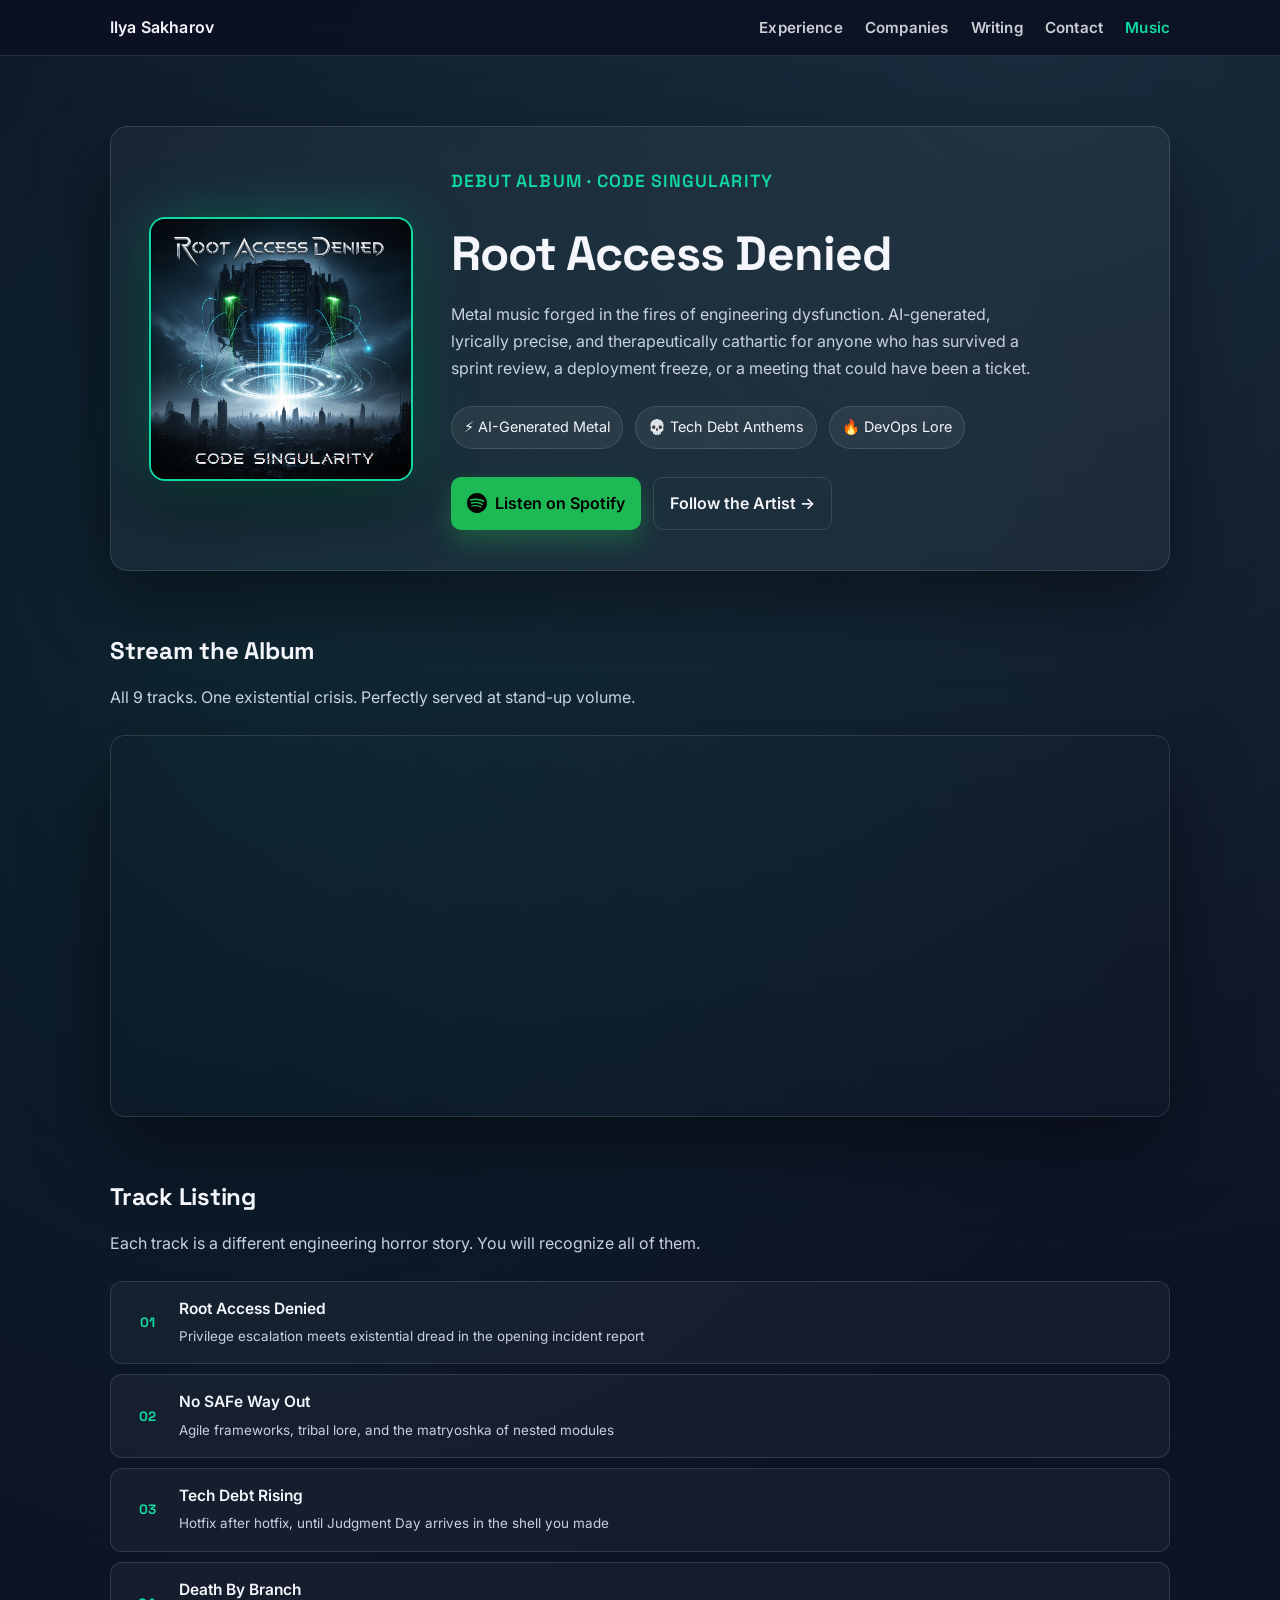
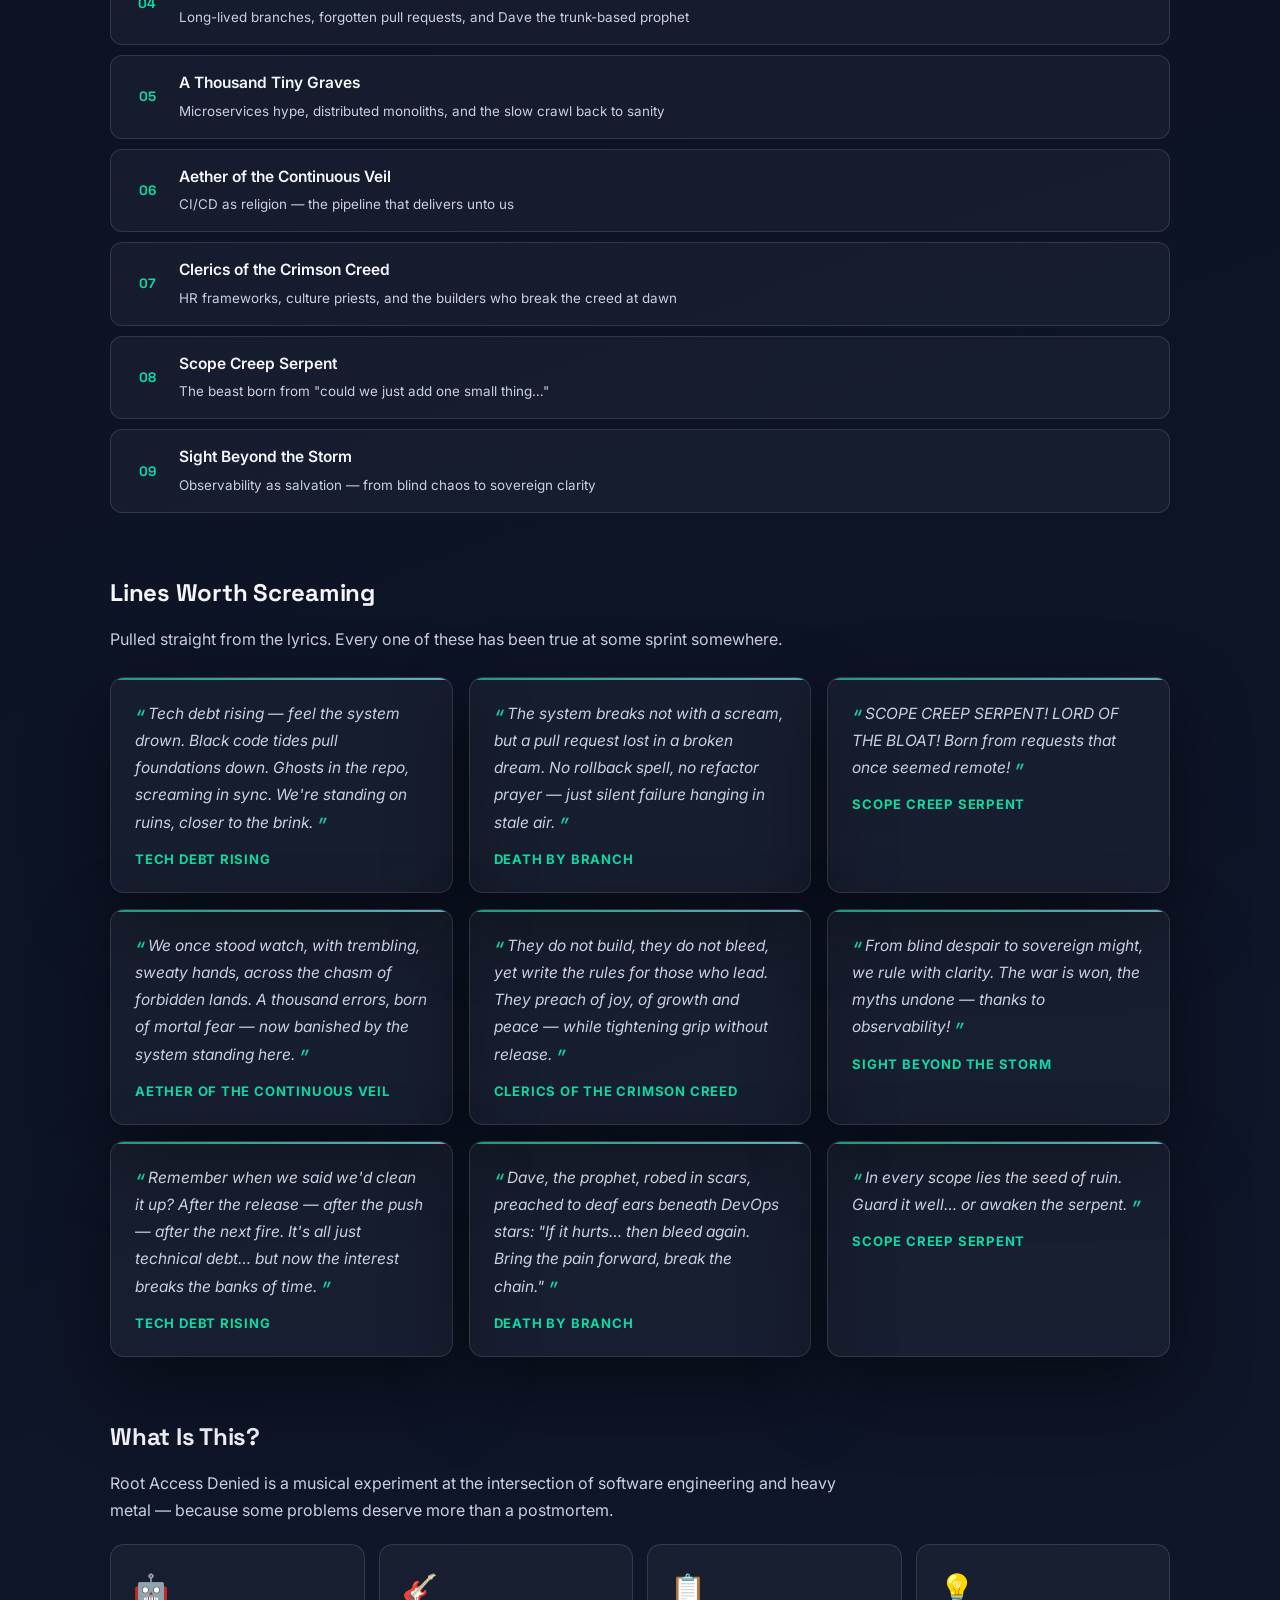
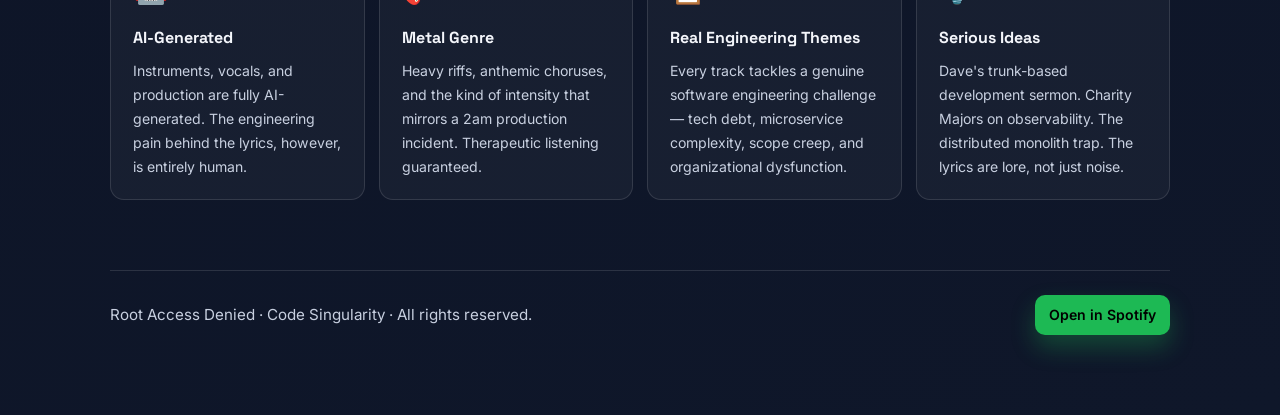
==== music.html @ 27a534b5 "Review implenation of music page. Added Spotify embed and link to the page in the header" ====
<!DOCTYPE html>
<html lang="en">
<head>
  <meta charset="UTF-8">
  <meta name="viewport" content="width=device-width, initial-scale=1.0">
  <title>Root Access Denied — Code Singularity</title>
  <link rel="preconnect" href="https://fonts.googleapis.com">
  <link rel="preconnect" href="https://fonts.gstatic.com" crossorigin>
  <link href="https://fonts.googleapis.com/css2?family=Space+Grotesk:wght@400;500;600;700&family=Inter:wght@400;500;600&display=swap" rel="stylesheet">
  <link rel="icon" type="image/png" href="/images/favicon.png">
  <style>
    :root {
      --bg: #0b1021;
      --bg-2: #0f172a;
      --card: rgba(255, 255, 255, 0.04);
      --card-strong: rgba(255, 255, 255, 0.08);
      --accent: #10d9a1;
      --accent-2: #7cf4ff;
      --accent-red: #ff4d6d;
      --text: #f4f6fb;
      --muted: #c8d0e0;
      --border: rgba(255, 255, 255, 0.12);
      --shadow: 0 30px 80px rgba(0, 0, 0, 0.45);
    }
    * { box-sizing: border-box; }
    body {
      margin: 0;
      font-family: 'Inter', system-ui, -apple-system, sans-serif;
      background: radial-gradient(circle at 20% 20%, rgba(16, 217, 161, 0.08), transparent 30%),
                  radial-gradient(circle at 80% 0%, rgba(124, 244, 255, 0.12), transparent 35%),
                  linear-gradient(160deg, var(--bg), var(--bg-2));
      color: var(--text);
      line-height: 1.7;
      min-height: 100vh;
    }
    header {
      position: sticky;
      top: 0;
      z-index: 10;
      backdrop-filter: blur(14px);
      background: rgba(11, 16, 33, 0.85);
      border-bottom: 1px solid var(--border);
    }
    nav {
      max-width: 1100px;
      margin: 0 auto;
      display: flex;
      align-items: center;
      justify-content: space-between;
      padding: 14px 20px;
      font-weight: 600;
      letter-spacing: 0.01em;
    }
    nav a {
      color: var(--text);
      text-decoration: none;
      margin-left: 18px;
      font-size: 0.95rem;
      opacity: 0.82;
      transition: opacity 0.2s ease, color 0.2s ease;
    }
    nav a:hover { opacity: 1; color: var(--accent); }
    nav a.active { opacity: 1; color: var(--accent); }
    .container {
      max-width: 1100px;
      margin: 0 auto;
      padding: 40px 20px 80px;
    }
    .btn {
      display: inline-flex;
      align-items: center;
      gap: 8px;
      padding: 12px 16px;
      border-radius: 10px;
      border: 1px solid var(--border);
      text-decoration: none;
      color: var(--text);
      font-weight: 600;
      transition: transform 0.15s ease, box-shadow 0.15s ease, border-color 0.15s ease;
    }
    .btn-primary {
      background: linear-gradient(135deg, var(--accent), var(--accent-2));
      color: #0c0f1a;
      border: none;
      box-shadow: 0 12px 25px rgba(16, 217, 161, 0.25);
    }
    .btn-spotify {
      background: #1DB954;
      color: #000;
      border: none;
      box-shadow: 0 12px 25px rgba(29, 185, 84, 0.3);
    }
    .btn:hover { transform: translateY(-2px); border-color: rgba(255,255,255,0.3); }
    .btn-primary:hover { box-shadow: 0 16px 35px rgba(16,217,161,0.35); }
    .btn-spotify:hover { box-shadow: 0 16px 35px rgba(29,185,84,0.4); }
    .card {
      padding: 18px;
      border-radius: 14px;
      border: 1px solid var(--border);
      background: var(--card);
      box-shadow: var(--shadow);
    }

    /* ── Hero ── */
    .hero {
      display: grid;
      grid-template-columns: auto 1fr;
      gap: 40px;
      padding: 40px;
      margin-top: 30px;
      background: var(--card);
      border: 1px solid var(--border);
      border-radius: 18px;
      box-shadow: var(--shadow);
      align-items: center;
    }
    .album-cover {
      width: 260px;
      height: 260px;
      border-radius: 14px;
      object-fit: cover;
      box-shadow:
        0 0 0 2px var(--accent),
        0 0 60px rgba(16, 217, 161, 0.3),
        0 24px 60px rgba(0,0,0,0.6);
      transition: transform 0.4s ease, box-shadow 0.4s ease;
      flex-shrink: 0;
    }
    .album-cover:hover {
      transform: scale(1.04) rotate(-1deg);
      box-shadow:
        0 0 0 2px var(--accent-2),
        0 0 80px rgba(124, 244, 255, 0.4),
        0 30px 70px rgba(0,0,0,0.7);
    }
    .hero-text h1 {
      margin: 0 0 6px;
      font-family: 'Space Grotesk', 'Inter', sans-serif;
      font-size: clamp(28px, 4vw, 48px);
      letter-spacing: -0.02em;
    }
    .hero-text .album-name {
      font-family: 'Space Grotesk', 'Inter', sans-serif;
      font-size: 1.1rem;
      color: var(--accent);
      font-weight: 600;
      letter-spacing: 0.06em;
      text-transform: uppercase;
      margin-bottom: 16px;
    }
    .hero-text p {
      color: var(--muted);
      max-width: 600px;
      margin: 0 0 24px;
    }
    .cta-row {
      display: flex;
      gap: 12px;
      flex-wrap: wrap;
    }
    .pill {
      display: inline-flex;
      align-items: center;
      gap: 8px;
      padding: 8px 12px;
      border-radius: 999px;
      background: rgba(255, 255, 255, 0.06);
      border: 1px solid var(--border);
      font-size: 0.9rem;
      margin-right: 8px;
      margin-bottom: 8px;
    }

    /* ── Sections ── */
    section { margin-top: 60px; }
    section h2 {
      margin: 0 0 12px;
      font-family: 'Space Grotesk', 'Inter', sans-serif;
      letter-spacing: -0.01em;
    }
    section p.lead {
      margin: 0 0 20px;
      color: var(--muted);
      max-width: 760px;
    }

    /* ── Quotes ── */
    .quotes-grid {
      display: grid;
      grid-template-columns: repeat(auto-fit, minmax(300px, 1fr));
      gap: 16px;
      margin-top: 24px;
    }
    .quote-card {
      padding: 22px 24px;
      border-radius: 14px;
      border: 1px solid var(--border);
      background: var(--card);
      box-shadow: var(--shadow);
      position: relative;
      overflow: hidden;
      transition: border-color 0.2s ease, transform 0.2s ease;
    }
    .quote-card:hover {
      border-color: rgba(16, 217, 161, 0.3);
      transform: translateY(-2px);
    }
    .quote-card::before {
      content: '';
      position: absolute;
      top: 0; left: 0; right: 0;
      height: 2px;
      background: linear-gradient(90deg, var(--accent), var(--accent-2));
      opacity: 0.7;
    }
    .quote-text {
      font-style: italic;
      color: var(--muted);
      font-size: 0.97rem;
      line-height: 1.75;
      margin: 0 0 12px;
    }
    .quote-text::before { content: '\201C'; color: var(--accent); font-size: 1.4rem; line-height: 0; vertical-align: -0.3em; margin-right: 4px; }
    .quote-text::after  { content: '\201D'; color: var(--accent); font-size: 1.4rem; line-height: 0; vertical-align: -0.3em; margin-left: 4px; }
    .quote-source {
      font-size: 0.82rem;
      font-weight: 700;
      letter-spacing: 0.06em;
      text-transform: uppercase;
      color: var(--accent);
    }

    /* ── Track list ── */
    .track-list {
      margin-top: 24px;
      display: flex;
      flex-direction: column;
      gap: 10px;
    }
    .track {
      display: grid;
      grid-template-columns: 36px 1fr auto;
      align-items: center;
      gap: 14px;
      padding: 14px 18px;
      border-radius: 12px;
      border: 1px solid var(--border);
      background: var(--card);
      transition: border-color 0.2s ease, background 0.2s ease;
      text-decoration: none;
      color: var(--text);
    }
    .track:hover {
      border-color: rgba(16, 217, 161, 0.3);
      background: var(--card-strong);
    }
    .track-num {
      font-family: 'Space Grotesk', sans-serif;
      font-size: 0.85rem;
      color: var(--accent);
      font-weight: 700;
      text-align: center;
    }
    .track-info .track-title {
      font-weight: 600;
      font-size: 0.97rem;
      display: block;
    }
    .track-info .track-theme {
      font-size: 0.84rem;
      color: var(--muted);
    }
    .track-play {
      font-size: 0.8rem;
      color: var(--muted);
      opacity: 0;
      transition: opacity 0.2s;
    }
    .track:hover .track-play { opacity: 1; color: var(--accent); }

    /* ── Embed ── */
    .spotify-wrap {
      margin-top: 24px;
      border-radius: 14px;
      overflow: hidden;
      border: 1px solid var(--border);
      box-shadow: var(--shadow);
    }

    /* ── Concept section ── */
    .concept-grid {
      display: grid;
      grid-template-columns: repeat(auto-fit, minmax(240px, 1fr));
      gap: 14px;
      margin-top: 20px;
    }
    .concept-card {
      padding: 20px 22px;
      border-radius: 14px;
      border: 1px solid var(--border);
      background: var(--card);
    }
    .concept-card .icon {
      font-size: 1.8rem;
      margin-bottom: 10px;
      display: block;
    }
    .concept-card h3 {
      margin: 0 0 8px;
      font-family: 'Space Grotesk', sans-serif;
      font-size: 1rem;
    }
    .concept-card p {
      margin: 0;
      font-size: 0.88rem;
      color: var(--muted);
    }

    /* ── Footer ── */
    .footer {
      margin-top: 70px;
      padding: 24px 0 0;
      border-top: 1px solid var(--border);
      color: var(--muted);
      font-size: 0.95rem;
    }

    @media (max-width: 860px) {
      .hero { grid-template-columns: 1fr; padding: 28px; text-align: center; }
      .album-cover { width: 200px; height: 200px; margin: 0 auto; }
      nav { flex-wrap: wrap; gap: 10px; }
      .cta-row { justify-content: center; }
    }
    @media (max-width: 520px) {
      nav { justify-content: center; text-align: center; }
      nav a { margin: 6px; }
      .container { padding: 28px 16px 60px; }
      .hero { padding: 24px; }
      .cta-row { flex-direction: column; align-items: stretch; }
      .track { grid-template-columns: 28px 1fr; }
      .track-play { display: none; }
    }
  </style>
</head>
<body>
  <header>
    <nav>
      <div>Ilya Sakharov</div>
      <div>
        <a href="/#experience">Experience</a>
        <a href="/#companies">Companies</a>
        <a href="/#writing">Writing</a>
        <a href="/#contact">Contact</a>
        <a href="/music.html" class="active">Music</a>
      </div>
    </nav>
  </header>

  <main class="container">

    <!-- ── Hero ── -->
    <section class="hero" style="margin-top:30px;">
      <img class="album-cover" src="images/root-access-denied-cover.png" alt="Root Access Denied — Code Singularity album cover">
      <div class="hero-text">
        <div class="album-name">Debut Album · Code Singularity</div>
        <h1>Root Access Denied</h1>
        <p>
          Metal music forged in the fires of engineering dysfunction. AI-generated, lyrically precise, and therapeutically cathartic for anyone who has survived a sprint review, a deployment freeze, or a meeting that could have been a ticket.
        </p>
        <div style="margin-bottom: 20px;">
          <span class="pill">⚡ AI-Generated Metal</span>
          <span class="pill">💀 Tech Debt Anthems</span>
          <span class="pill">🔥 DevOps Lore</span>
        </div>
        <div class="cta-row">
          <a class="btn btn-spotify" href="https://open.spotify.com/artist/143tIjn5mq9gYzQl41qQ7o" target="_blank" rel="noreferrer">
            <svg width="20" height="20" viewBox="0 0 24 24" fill="currentColor"><path d="M12 0C5.4 0 0 5.4 0 12s5.4 12 12 12 12-5.4 12-12S18.66 0 12 0zm5.521 17.34c-.24.359-.66.48-1.021.24-2.82-1.74-6.36-2.101-10.561-1.141-.418.122-.779-.179-.899-.539-.12-.421.18-.78.54-.9 4.56-1.021 8.52-.6 11.64 1.32.42.18.479.659.301 1.02zm1.44-3.3c-.301.42-.841.6-1.262.3-3.239-1.98-8.159-2.58-11.939-1.38-.479.12-1.02-.12-1.14-.6-.12-.48.12-1.021.6-1.141C9.6 9.9 15 10.561 18.72 12.84c.361.181.54.78.241 1.2zm.12-3.36C15.24 8.4 8.82 8.16 5.16 9.301c-.6.179-1.2-.181-1.38-.721-.18-.601.18-1.2.72-1.381 4.26-1.26 11.28-1.02 15.721 1.621.539.3.719 1.02.419 1.56-.299.421-1.02.599-1.559.3z"/></svg>
            Listen on Spotify
          </a>
          <a class="btn" href="https://open.spotify.com/artist/143tIjn5mq9gYzQl41qQ7o" target="_blank" rel="noreferrer">Follow the Artist →</a>
        </div>
      </div>
    </section>

    <!-- ── Spotify Embed ── -->
    <section>
      <h2>Stream the Album</h2>
      <p class="lead">All 9 tracks. One existential crisis. Perfectly served at stand-up volume.</p>
      <div class="spotify-wrap">
        <iframe
          style="border:none; border-radius:14px; display:block;"
          src="https://open.spotify.com/embed/artist/143tIjn5mq9gYzQl41qQ7o?utm_source=generator&theme=0"
          width="100%"
          height="380"
          allowfullscreen=""
          allow="autoplay; clipboard-write; encrypted-media; fullscreen; picture-in-picture"
          loading="lazy">
        </iframe>
      </div>
    </section>

    <!-- ── Tracklist ── -->
    <section>
      <h2>Track Listing</h2>
      <p class="lead">Each track is a different engineering horror story. You will recognize all of them.</p>
      <div class="track-list">
        <a class="track" href="https://open.spotify.com/artist/143tIjn5mq9gYzQl41qQ7o" target="_blank" rel="noreferrer">
          <span class="track-num">01</span>
          <span class="track-info">
            <span class="track-title">Root Access Denied</span>
            <span class="track-theme">Privilege escalation meets existential dread in the opening incident report</span>
          </span>
          <span class="track-play">▶ Play</span>
        </a>
        <a class="track" href="https://open.spotify.com/artist/143tIjn5mq9gYzQl41qQ7o" target="_blank" rel="noreferrer">
          <span class="track-num">02</span>
          <span class="track-info">
            <span class="track-title">No SAFe Way Out</span>
            <span class="track-theme">Agile frameworks, tribal lore, and the matryoshka of nested modules</span>
          </span>
          <span class="track-play">▶ Play</span>
        </a>
        <a class="track" href="https://open.spotify.com/artist/143tIjn5mq9gYzQl41qQ7o" target="_blank" rel="noreferrer">
          <span class="track-num">03</span>
          <span class="track-info">
            <span class="track-title">Tech Debt Rising</span>
            <span class="track-theme">Hotfix after hotfix, until Judgment Day arrives in the shell you made</span>
          </span>
          <span class="track-play">▶ Play</span>
        </a>
        <a class="track" href="https://open.spotify.com/artist/143tIjn5mq9gYzQl41qQ7o" target="_blank" rel="noreferrer">
          <span class="track-num">04</span>
          <span class="track-info">
            <span class="track-title">Death By Branch</span>
            <span class="track-theme">Long-lived branches, forgotten pull requests, and Dave the trunk-based prophet</span>
          </span>
          <span class="track-play">▶ Play</span>
        </a>
        <a class="track" href="https://open.spotify.com/artist/143tIjn5mq9gYzQl41qQ7o" target="_blank" rel="noreferrer">
          <span class="track-num">05</span>
          <span class="track-info">
            <span class="track-title">A Thousand Tiny Graves</span>
            <span class="track-theme">Microservices hype, distributed monoliths, and the slow crawl back to sanity</span>
          </span>
          <span class="track-play">▶ Play</span>
        </a>
        <a class="track" href="https://open.spotify.com/artist/143tIjn5mq9gYzQl41qQ7o" target="_blank" rel="noreferrer">
          <span class="track-num">06</span>
          <span class="track-info">
            <span class="track-title">Aether of the Continuous Veil</span>
            <span class="track-theme">CI/CD as religion — the pipeline that delivers unto us</span>
          </span>
          <span class="track-play">▶ Play</span>
        </a>
        <a class="track" href="https://open.spotify.com/artist/143tIjn5mq9gYzQl41qQ7o" target="_blank" rel="noreferrer">
          <span class="track-num">07</span>
          <span class="track-info">
            <span class="track-title">Clerics of the Crimson Creed</span>
            <span class="track-theme">HR frameworks, culture priests, and the builders who break the creed at dawn</span>
          </span>
          <span class="track-play">▶ Play</span>
        </a>
        <a class="track" href="https://open.spotify.com/artist/143tIjn5mq9gYzQl41qQ7o" target="_blank" rel="noreferrer">
          <span class="track-num">08</span>
          <span class="track-info">
            <span class="track-title">Scope Creep Serpent</span>
            <span class="track-theme">The beast born from "could we just add one small thing…"</span>
          </span>
          <span class="track-play">▶ Play</span>
        </a>
        <a class="track" href="https://open.spotify.com/artist/143tIjn5mq9gYzQl41qQ7o" target="_blank" rel="noreferrer">
          <span class="track-num">09</span>
          <span class="track-info">
            <span class="track-title">Sight Beyond the Storm</span>
            <span class="track-theme">Observability as salvation — from blind chaos to sovereign clarity</span>
          </span>
          <span class="track-play">▶ Play</span>
        </a>
      </div>
    </section>

    <!-- ── Quotes ── -->
    <section>
      <h2>Lines Worth Screaming</h2>
      <p class="lead">Pulled straight from the lyrics. Every one of these has been true at some sprint somewhere.</p>
      <div class="quotes-grid">
        <div class="quote-card">
          <p class="quote-text">Tech debt rising — feel the system drown. Black code tides pull foundations down. Ghosts in the repo, screaming in sync. We're standing on ruins, closer to the brink.</p>
          <div class="quote-source">Tech Debt Rising</div>
        </div>
        <div class="quote-card">
          <p class="quote-text">The system breaks not with a scream, but a pull request lost in a broken dream. No rollback spell, no refactor prayer — just silent failure hanging in stale air.</p>
          <div class="quote-source">Death By Branch</div>
        </div>
        <div class="quote-card">
          <p class="quote-text">SCOPE CREEP SERPENT! LORD OF THE BLOAT! Born from requests that once seemed remote!</p>
          <div class="quote-source">Scope Creep Serpent</div>
        </div>
        <div class="quote-card">
          <p class="quote-text">We once stood watch, with trembling, sweaty hands, across the chasm of forbidden lands. A thousand errors, born of mortal fear — now banished by the system standing here.</p>
          <div class="quote-source">Aether of the Continuous Veil</div>
        </div>
        <div class="quote-card">
          <p class="quote-text">They do not build, they do not bleed, yet write the rules for those who lead. They preach of joy, of growth and peace — while tightening grip without release.</p>
          <div class="quote-source">Clerics of the Crimson Creed</div>
        </div>
        <div class="quote-card">
          <p class="quote-text">From blind despair to sovereign might, we rule with clarity. The war is won, the myths undone — thanks to observability!</p>
          <div class="quote-source">Sight Beyond the Storm</div>
        </div>
        <div class="quote-card">
          <p class="quote-text">Remember when we said we'd clean it up? After the release — after the push — after the next fire. It's all just technical debt… but now the interest breaks the banks of time.</p>
          <div class="quote-source">Tech Debt Rising</div>
        </div>
        <div class="quote-card">
          <p class="quote-text">Dave, the prophet, robed in scars, preached to deaf ears beneath DevOps stars: "If it hurts… then bleed again. Bring the pain forward, break the chain."</p>
          <div class="quote-source">Death By Branch</div>
        </div>
        <div class="quote-card">
          <p class="quote-text">In every scope lies the seed of ruin. Guard it well… or awaken the serpent.</p>
          <div class="quote-source">Scope Creep Serpent</div>
        </div>
      </div>
    </section>

    <!-- ── Concept section ── -->
    <section>
      <h2>What Is This?</h2>
      <p class="lead">Root Access Denied is a musical experiment at the intersection of software engineering and heavy metal — because some problems deserve more than a postmortem.</p>
      <div class="concept-grid">
        <div class="concept-card">
          <span class="icon">🤖</span>
          <h3>AI-Generated</h3>
          <p>Instruments, vocals, and production are fully AI-generated. The engineering pain behind the lyrics, however, is entirely human.</p>
        </div>
        <div class="concept-card">
          <span class="icon">🎸</span>
          <h3>Metal Genre</h3>
          <p>Heavy riffs, anthemic choruses, and the kind of intensity that mirrors a 2am production incident. Therapeutic listening guaranteed.</p>
        </div>
        <div class="concept-card">
          <span class="icon">📋</span>
          <h3>Real Engineering Themes</h3>
          <p>Every track tackles a genuine software engineering challenge — tech debt, microservice complexity, scope creep, and organizational dysfunction.</p>
        </div>
        <div class="concept-card">
          <span class="icon">💡</span>
          <h3>Serious Ideas</h3>
          <p>Dave's trunk-based development sermon. Charity Majors on observability. The distributed monolith trap. The lyrics are lore, not just noise.</p>
        </div>
      </div>
    </section>

    <div class="footer" style="display:flex; justify-content:space-between; flex-wrap:wrap; gap:10px; align-items:center;">
      <span>Root Access Denied · Code Singularity · All rights reserved.</span>
      <a class="btn btn-spotify" style="padding: 8px 14px; font-size: 0.88rem;" href="https://open.spotify.com/artist/143tIjn5mq9gYzQl41qQ7o" target="_blank" rel="noreferrer">
        Open in Spotify
      </a>
    </div>
  </main>
</body>
</html>
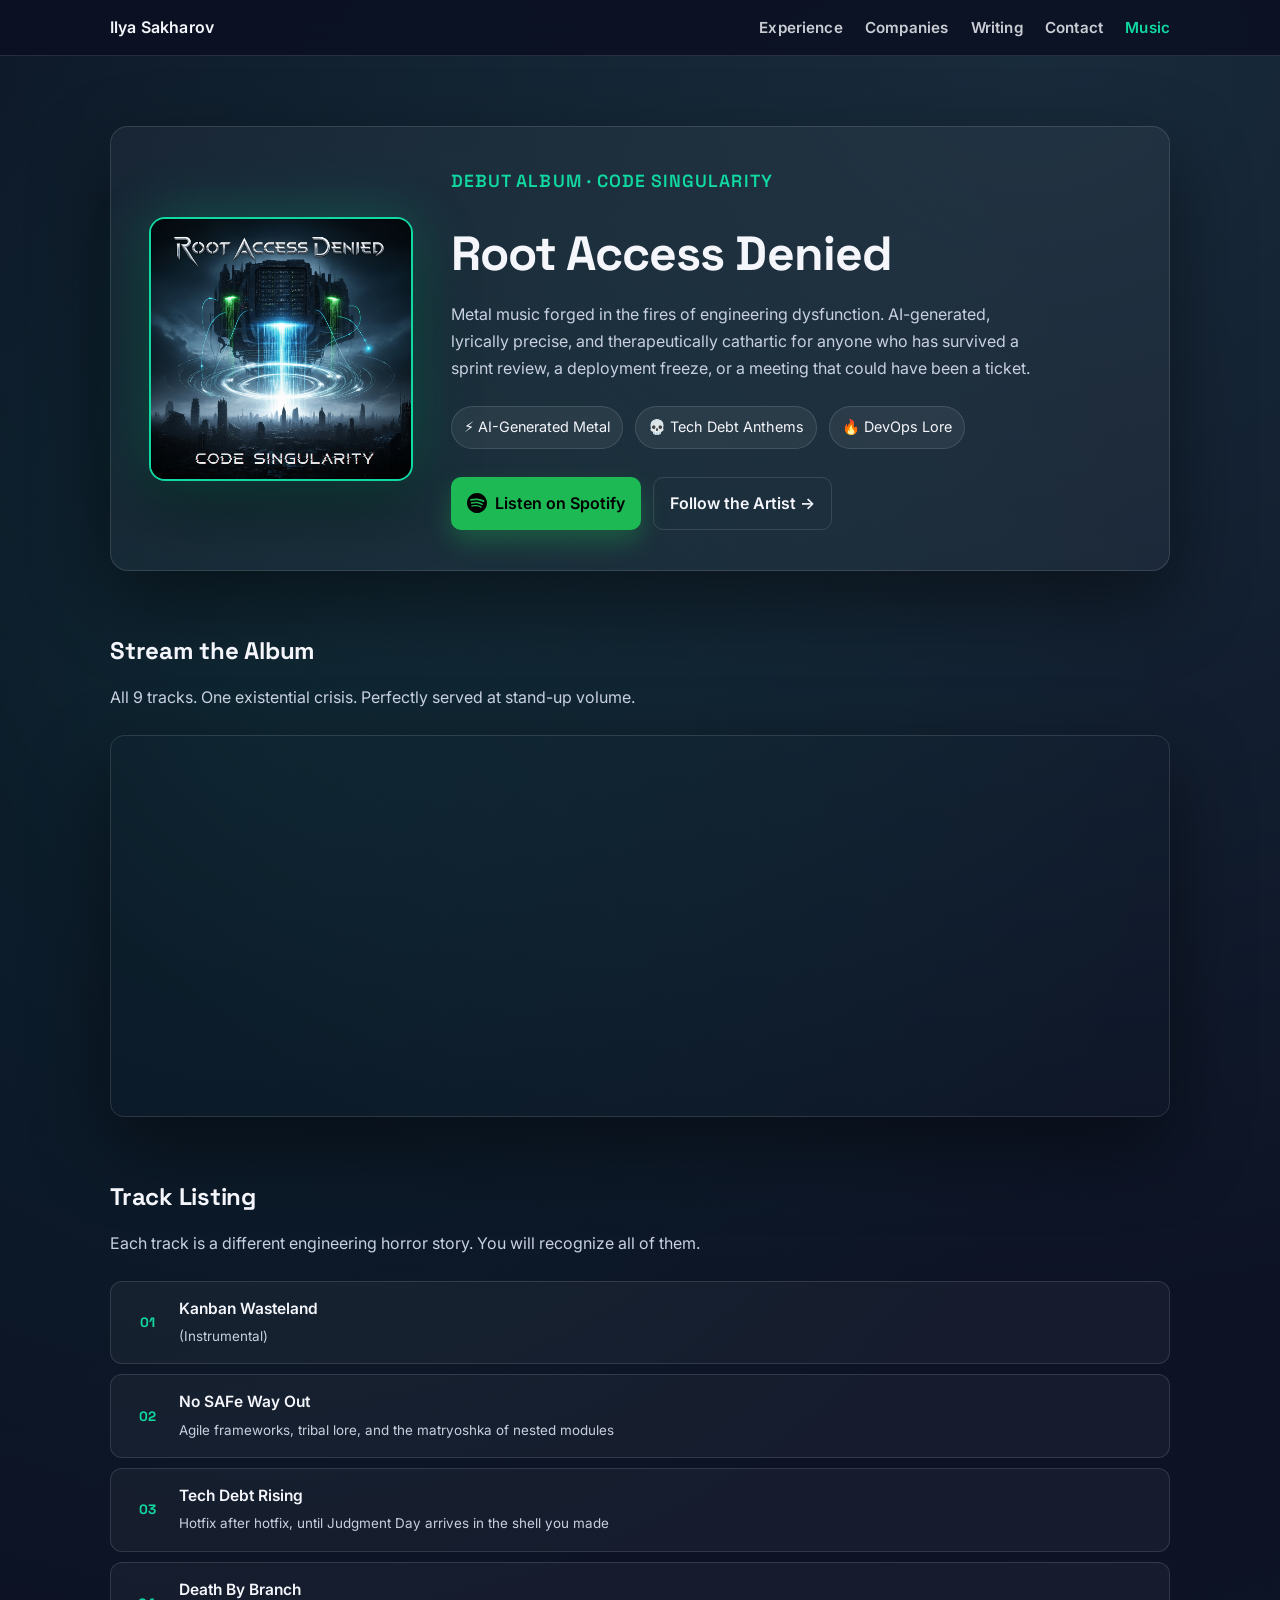
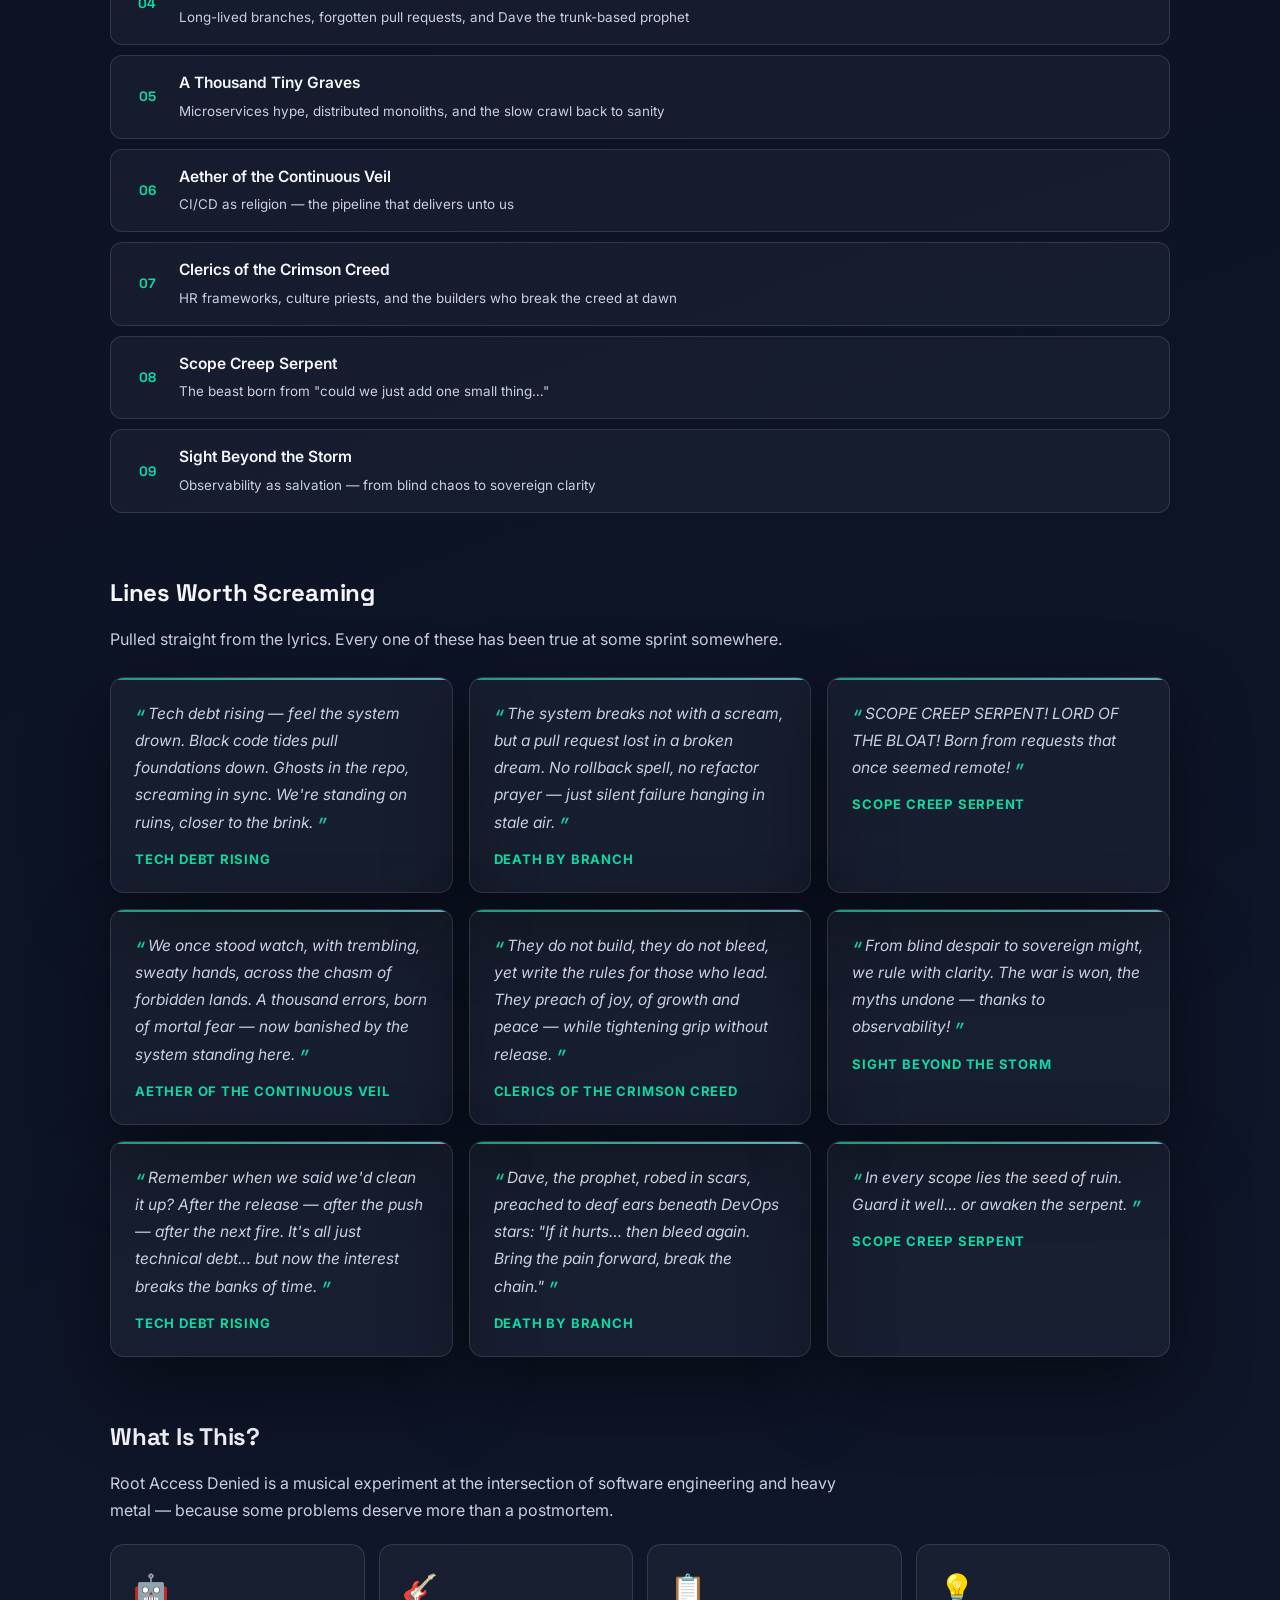
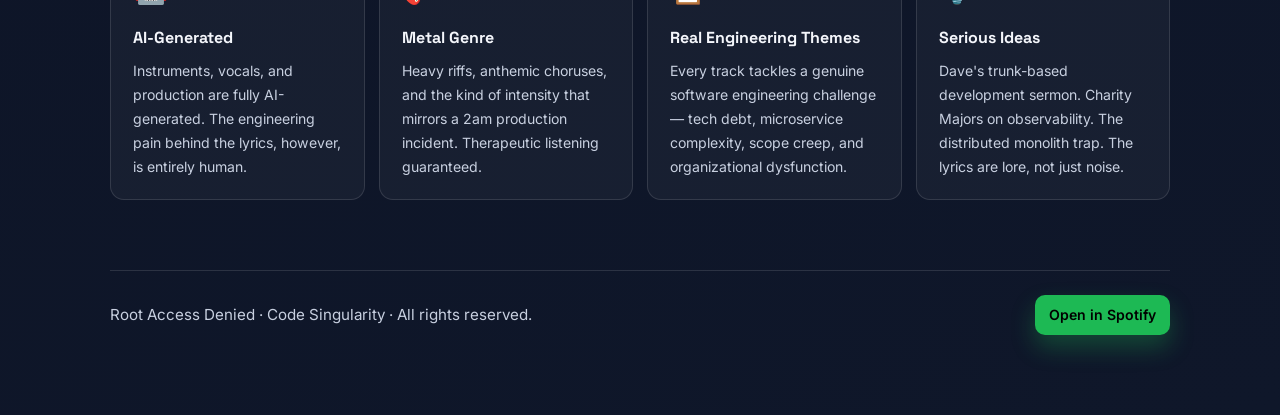
==== commit f00b8652: "Fix fitst trakc name" ====
--- a/music.html
+++ b/music.html
@@ -407,8 +407,8 @@
         <a class="track" href="https://open.spotify.com/artist/143tIjn5mq9gYzQl41qQ7o" target="_blank" rel="noreferrer">
           <span class="track-num">01</span>
           <span class="track-info">
-            <span class="track-title">Root Access Denied</span>
-            <span class="track-theme">Privilege escalation meets existential dread in the opening incident report</span>
+            <span class="track-title">Kanban Wasteland</span>
+            <span class="track-theme">(Instrumental)</span>
           </span>
           <span class="track-play">▶ Play</span>
         </a>
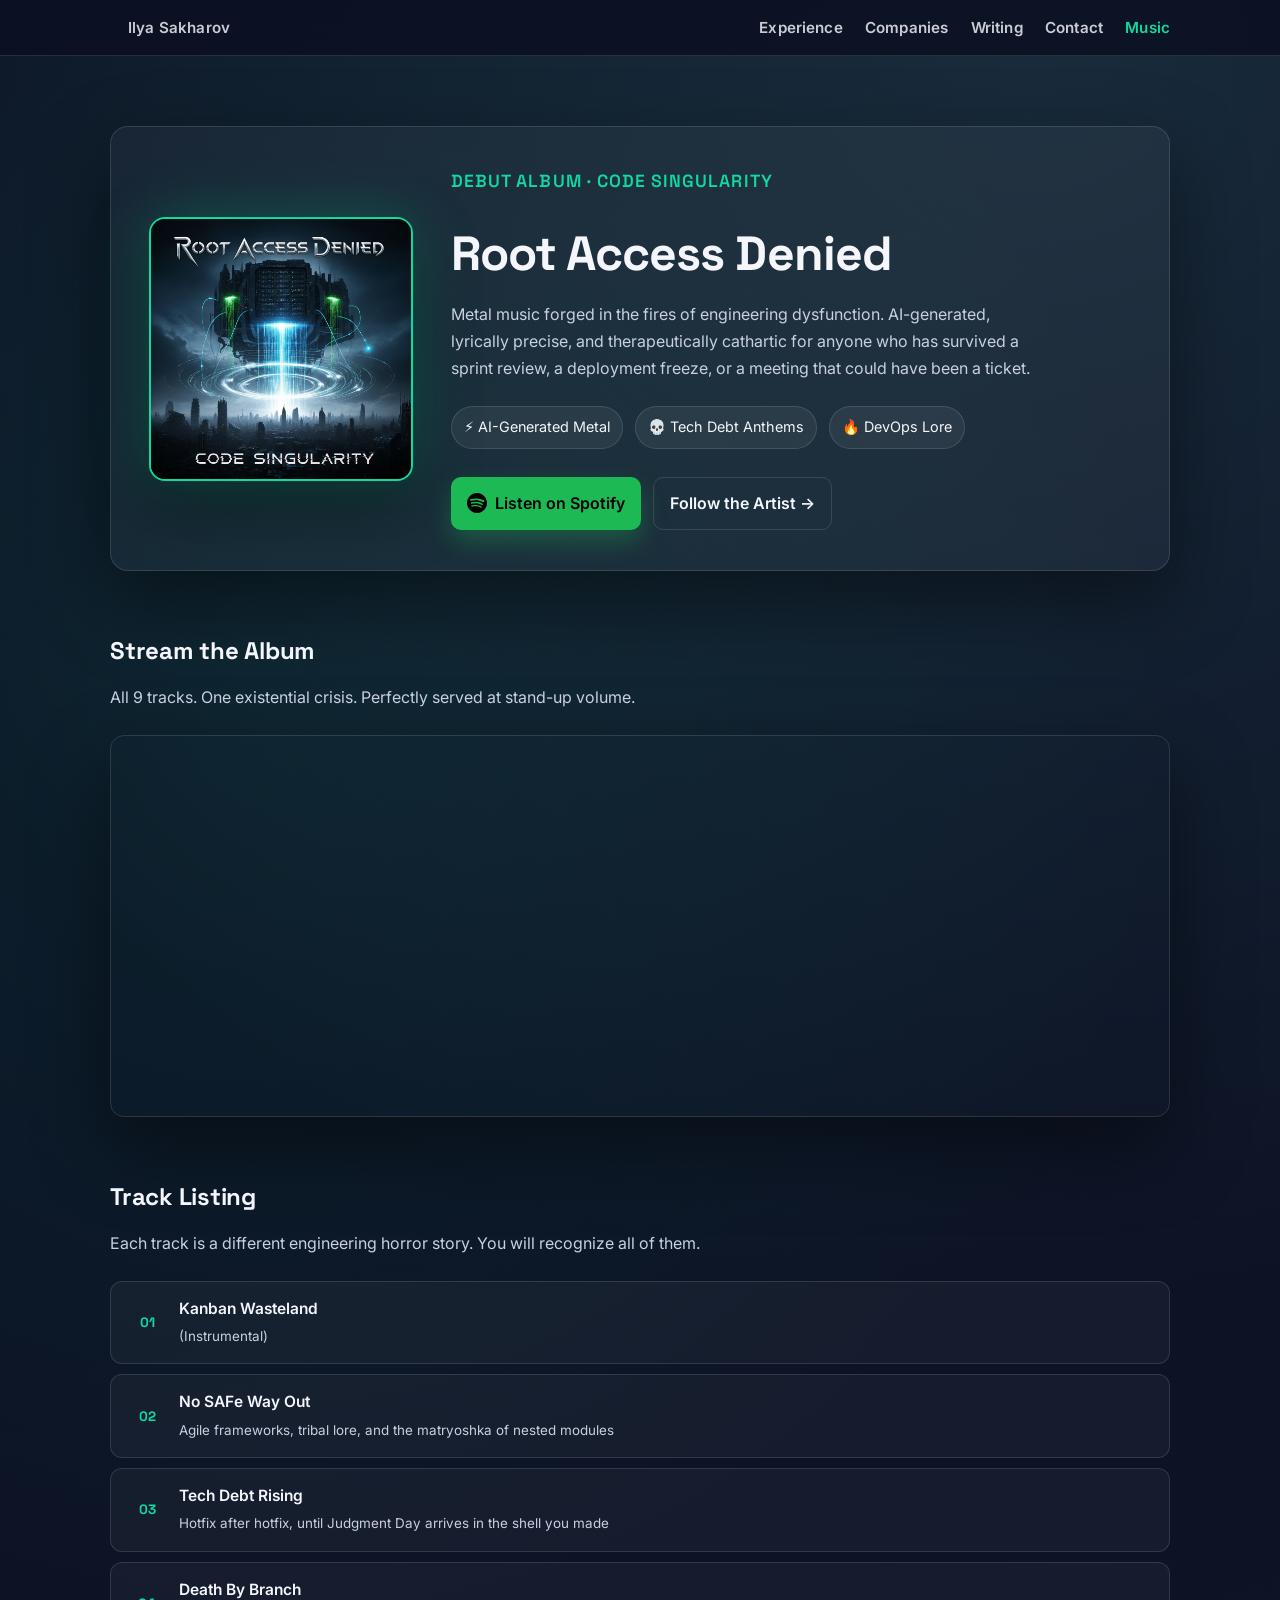
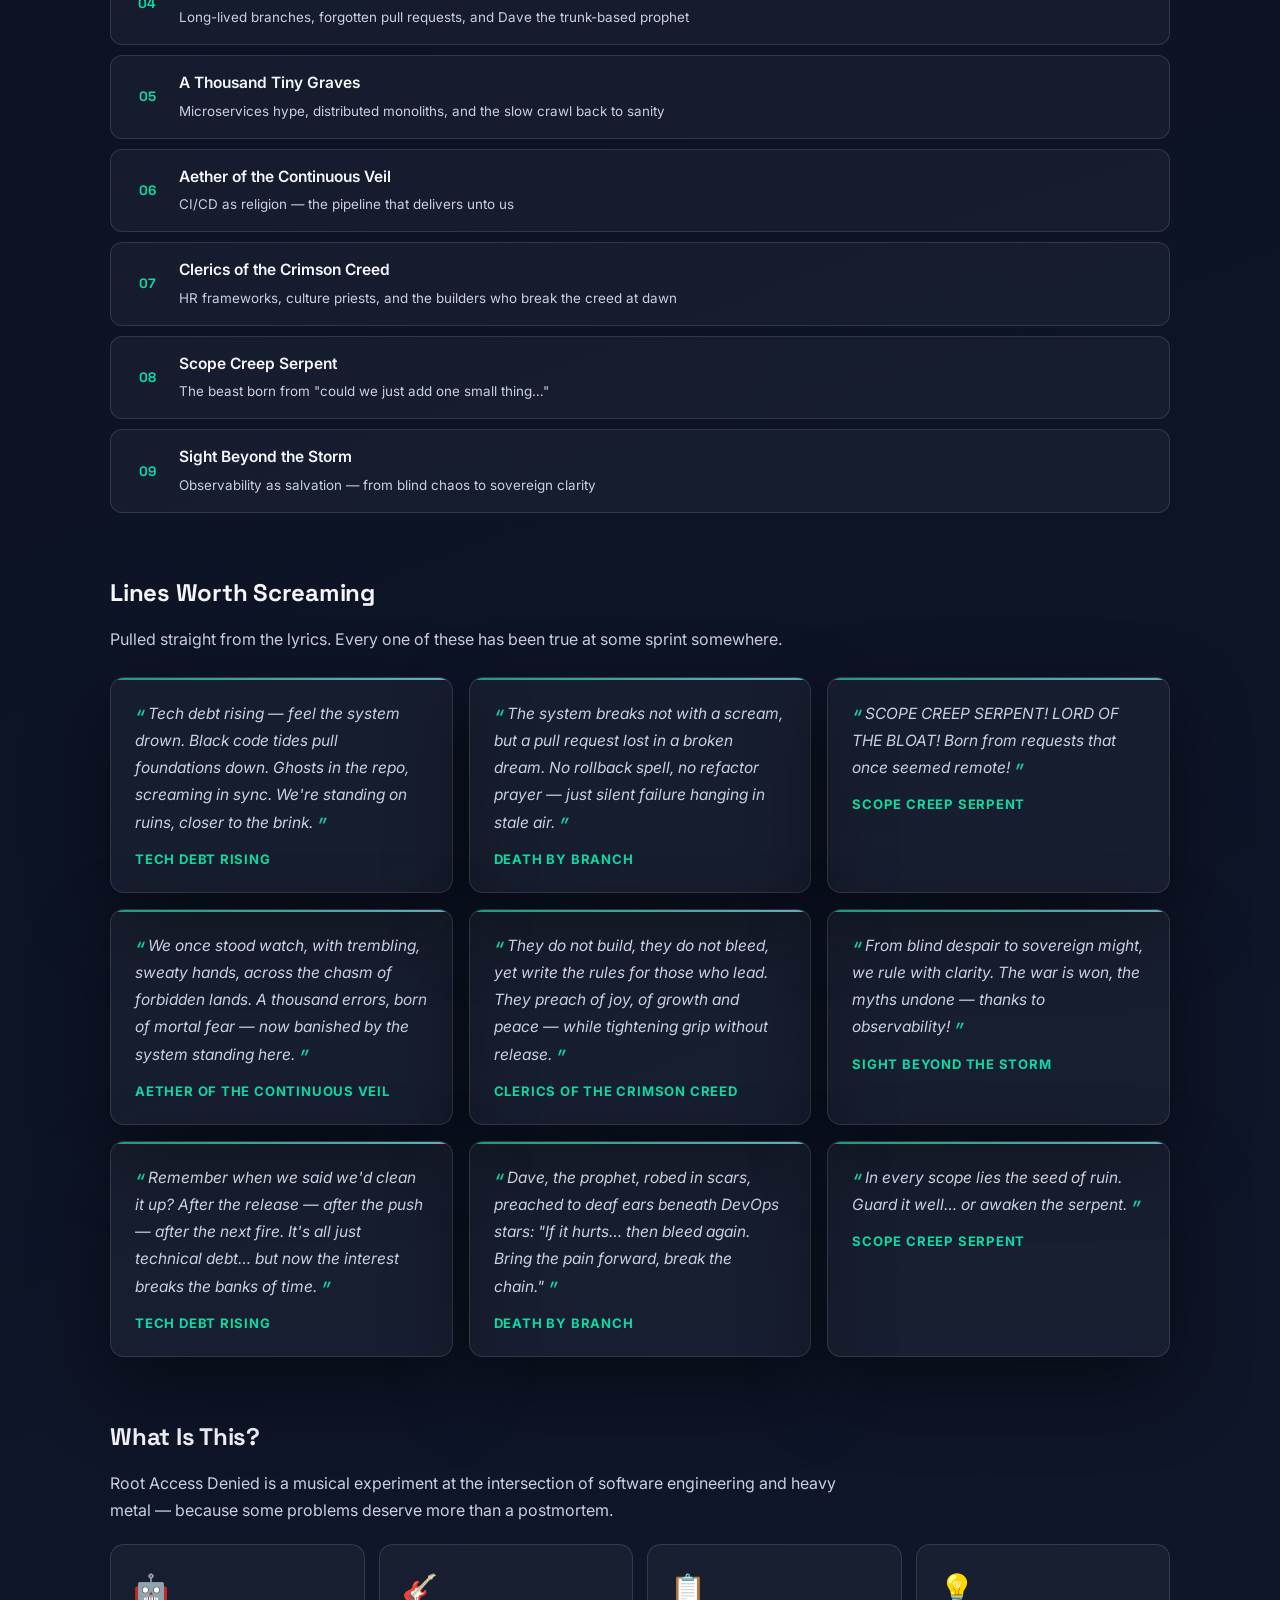
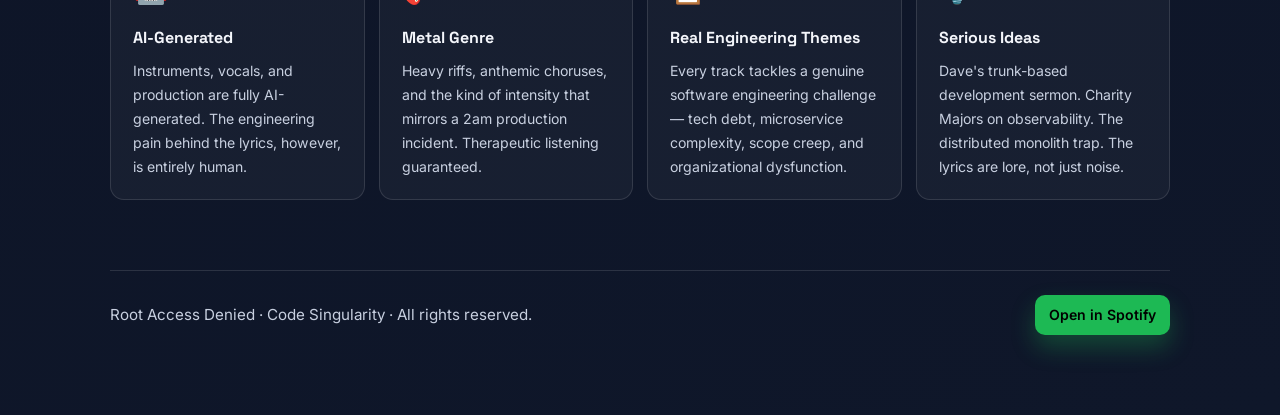
==== commit c4d11f19: "Home link through name" ====
--- a/music.html
+++ b/music.html
@@ -345,7 +345,7 @@
 <body>
   <header>
     <nav>
-      <div>Ilya Sakharov</div>
+      <div><a href="https://www.ilyasakharov.com/"> Ilya Sakharov</a></div>
       <div>
         <a href="/#experience">Experience</a>
         <a href="/#companies">Companies</a>
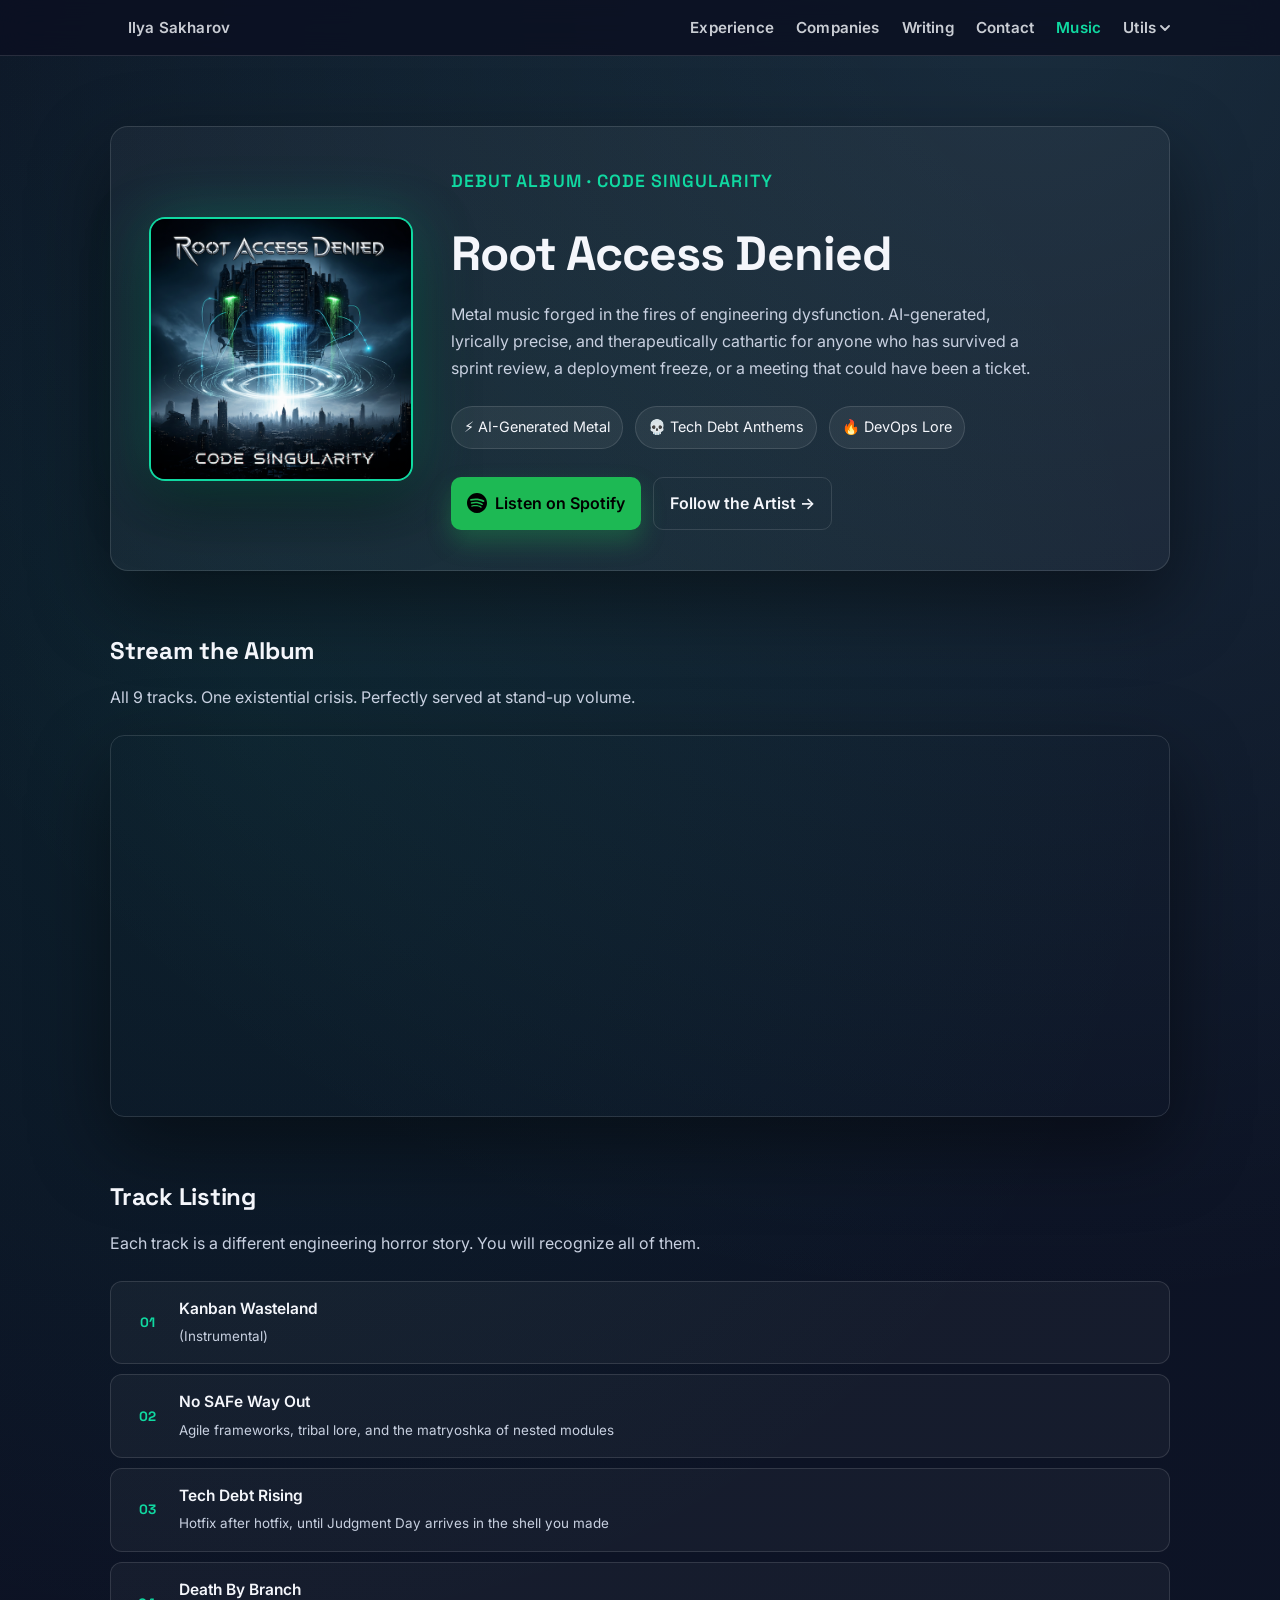
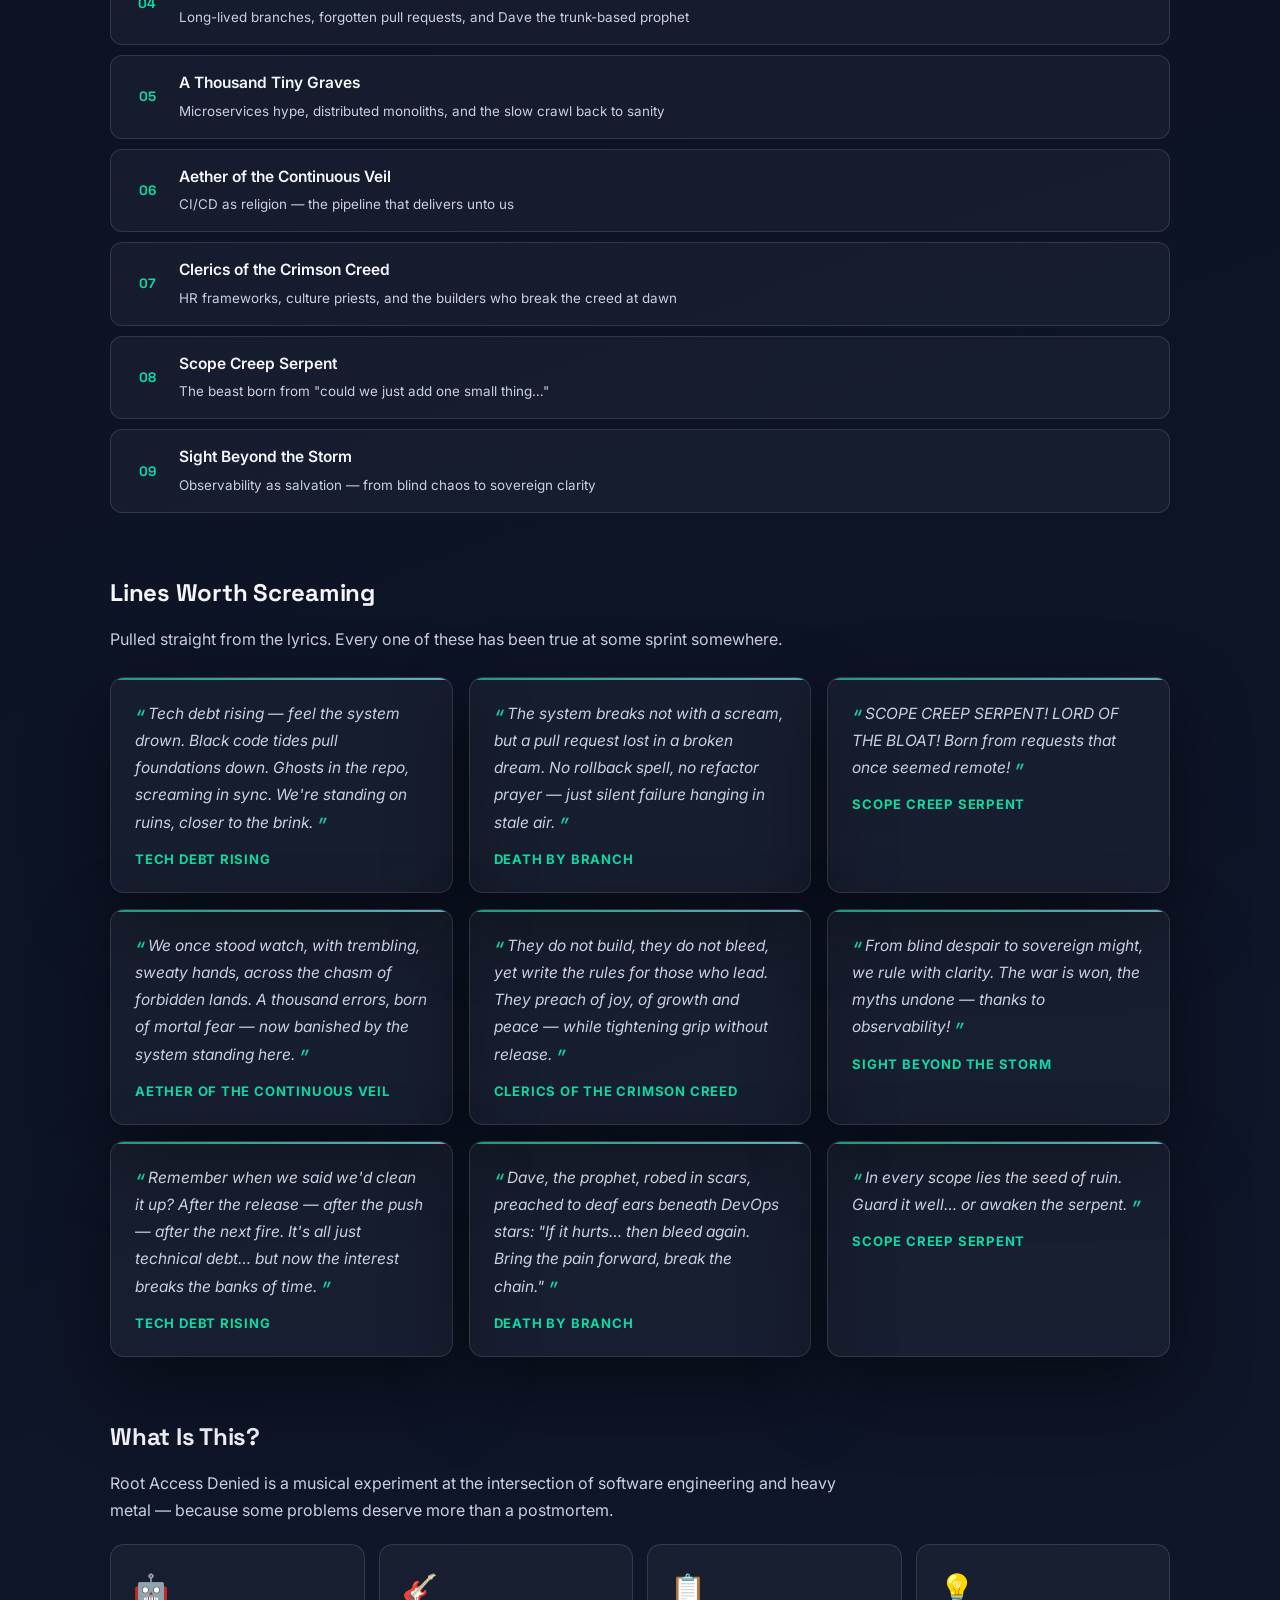
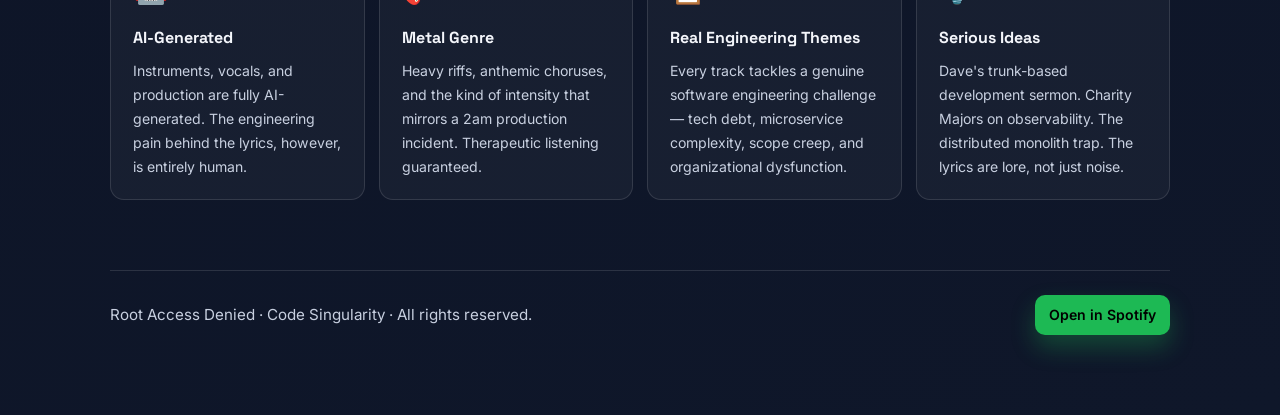
==== commit 5c4a719d: "Adding clean notepad tool to utils nav" ====
--- a/music.html
+++ b/music.html
@@ -325,6 +325,91 @@
       font-size: 0.95rem;
     }
 
+    /* ── Utils dropdown ── */
+    .nav-utils-wrap {
+      position: relative;
+      display: inline-block;
+      margin-left: 18px;
+    }
+    .nav-utils-btn {
+      background: none;
+      border: none;
+      padding: 0;
+      color: var(--text);
+      font-family: inherit;
+      font-size: 0.95rem;
+      font-weight: 600;
+      letter-spacing: 0.01em;
+      opacity: 0.82;
+      cursor: pointer;
+      display: inline-flex;
+      align-items: center;
+      gap: 4px;
+      transition: opacity 0.2s ease, color 0.2s ease;
+    }
+    .nav-utils-wrap:hover .nav-utils-btn,
+    .nav-utils-wrap.open .nav-utils-btn { opacity: 1; color: var(--accent); }
+    .nav-utils-caret { transition: transform 0.2s ease; }
+    .nav-utils-wrap:hover .nav-utils-caret,
+    .nav-utils-wrap.open .nav-utils-caret { transform: rotate(180deg); }
+    .nav-dropdown {
+      position: absolute;
+      top: calc(100% + 12px);
+      right: 0;
+      min-width: 210px;
+      background: #0d1526;
+      border: 1px solid rgba(16, 217, 161, 0.22);
+      border-radius: 12px;
+      padding: 8px;
+      box-shadow: 0 20px 56px rgba(0,0,0,0.6), 0 0 0 1px rgba(16,217,161,0.07);
+      opacity: 0;
+      pointer-events: none;
+      transform: translateY(-6px);
+      transition: opacity 0.2s ease, transform 0.2s ease;
+      z-index: 200;
+    }
+    .nav-dropdown::before {
+      content: '';
+      position: absolute;
+      top: -7px;
+      right: 18px;
+      width: 12px;
+      height: 12px;
+      background: #0d1526;
+      border-left: 1px solid rgba(16, 217, 161, 0.22);
+      border-top: 1px solid rgba(16, 217, 161, 0.22);
+      transform: rotate(45deg);
+    }
+    .nav-utils-wrap:hover .nav-dropdown,
+    .nav-utils-wrap.open .nav-dropdown { opacity: 1; pointer-events: auto; transform: translateY(0); }
+    .nav-dropdown a {
+      display: flex;
+      align-items: center;
+      gap: 10px;
+      padding: 10px 12px;
+      border-radius: 8px;
+      color: var(--text);
+      text-decoration: none;
+      font-size: 0.9rem;
+      font-weight: 500;
+      margin-left: 0;
+      opacity: 1;
+      transition: background 0.15s ease, color 0.15s ease;
+    }
+    .nav-dropdown a:hover { background: rgba(16, 217, 161, 0.1); color: var(--accent); }
+    .nav-dropdown-icon {
+      width: 28px;
+      height: 28px;
+      border-radius: 7px;
+      background: rgba(16, 217, 161, 0.1);
+      border: 1px solid rgba(16, 217, 161, 0.18);
+      display: flex;
+      align-items: center;
+      justify-content: center;
+      flex-shrink: 0;
+      font-size: 0.9rem;
+      line-height: 1;
+    }
     @media (max-width: 860px) {
       .hero { grid-template-columns: 1fr; padding: 28px; text-align: center; }
       .album-cover { width: 200px; height: 200px; margin: 0 auto; }
@@ -345,13 +430,25 @@
 <body>
   <header>
     <nav>
-      <div><a href="https://www.ilyasakharov.com/"> Ilya Sakharov</a></div>
+      <div><a href="https://www.ilyasakharov.com/">Ilya Sakharov</a></div>
       <div>
         <a href="/#experience">Experience</a>
         <a href="/#companies">Companies</a>
         <a href="/#writing">Writing</a>
         <a href="/#contact">Contact</a>
         <a href="/music.html" class="active">Music</a>
+        <div class="nav-utils-wrap" id="nav-utils-wrap">
+          <button class="nav-utils-btn" id="nav-utils-btn" aria-haspopup="true" aria-expanded="false">
+            Utils
+            <svg class="nav-utils-caret" width="10" height="6" viewBox="0 0 10 6" fill="none" stroke="currentColor" stroke-width="1.8" stroke-linecap="round" stroke-linejoin="round"><path d="M1 1l4 4 4-4"/></svg>
+          </button>
+          <div class="nav-dropdown" role="menu">
+            <a href="/notepad.html" role="menuitem">
+              <span class="nav-dropdown-icon">🧹</span>
+              Clean Notepad
+            </a>
+          </div>
+        </div>
       </div>
     </nav>
   </header>
@@ -558,5 +655,22 @@
       </a>
     </div>
   </main>
+  <script>
+    (function () {
+      var wrap = document.getElementById('nav-utils-wrap');
+      var btn  = document.getElementById('nav-utils-btn');
+      if (!wrap || !btn) return;
+      btn.addEventListener('click', function () {
+        var open = wrap.classList.toggle('open');
+        btn.setAttribute('aria-expanded', open);
+      });
+      document.addEventListener('click', function (e) {
+        if (!wrap.contains(e.target)) {
+          wrap.classList.remove('open');
+          btn.setAttribute('aria-expanded', 'false');
+        }
+      });
+    })();
+  </script>
 </body>
 </html>
